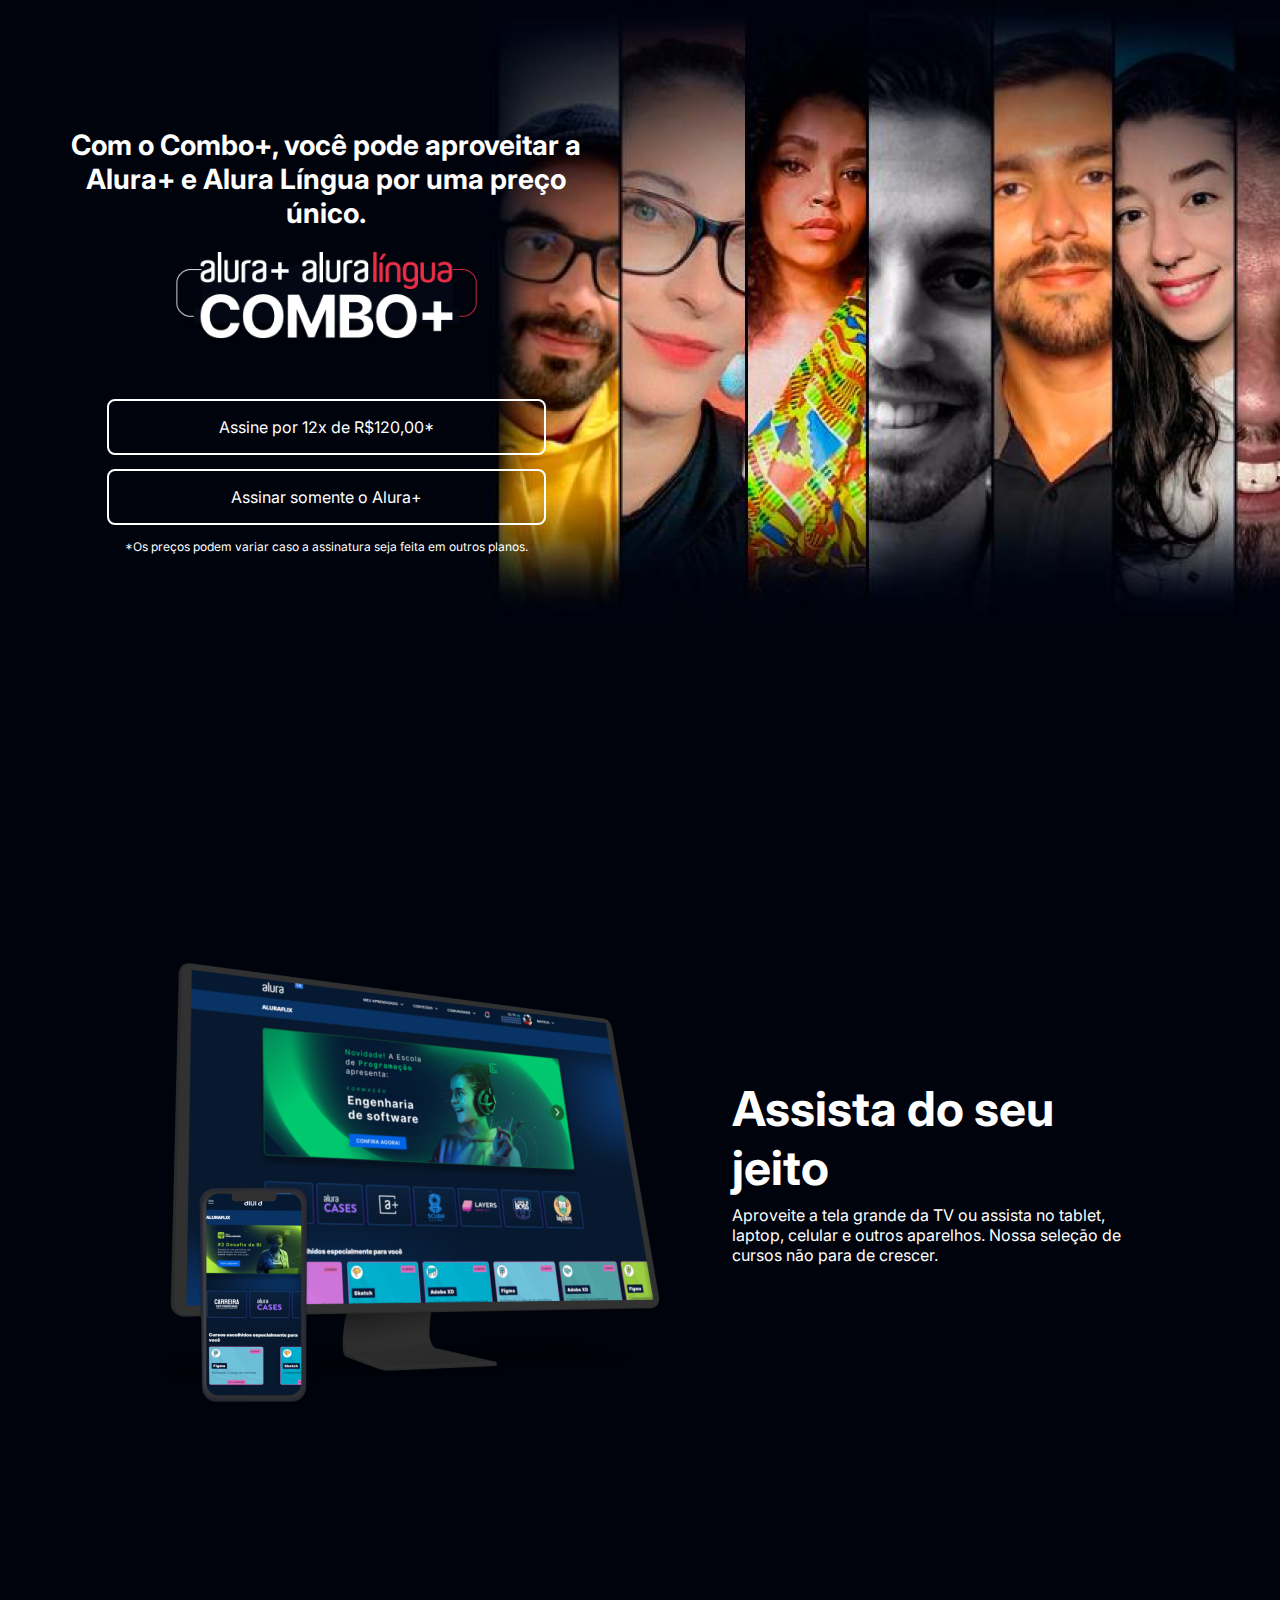
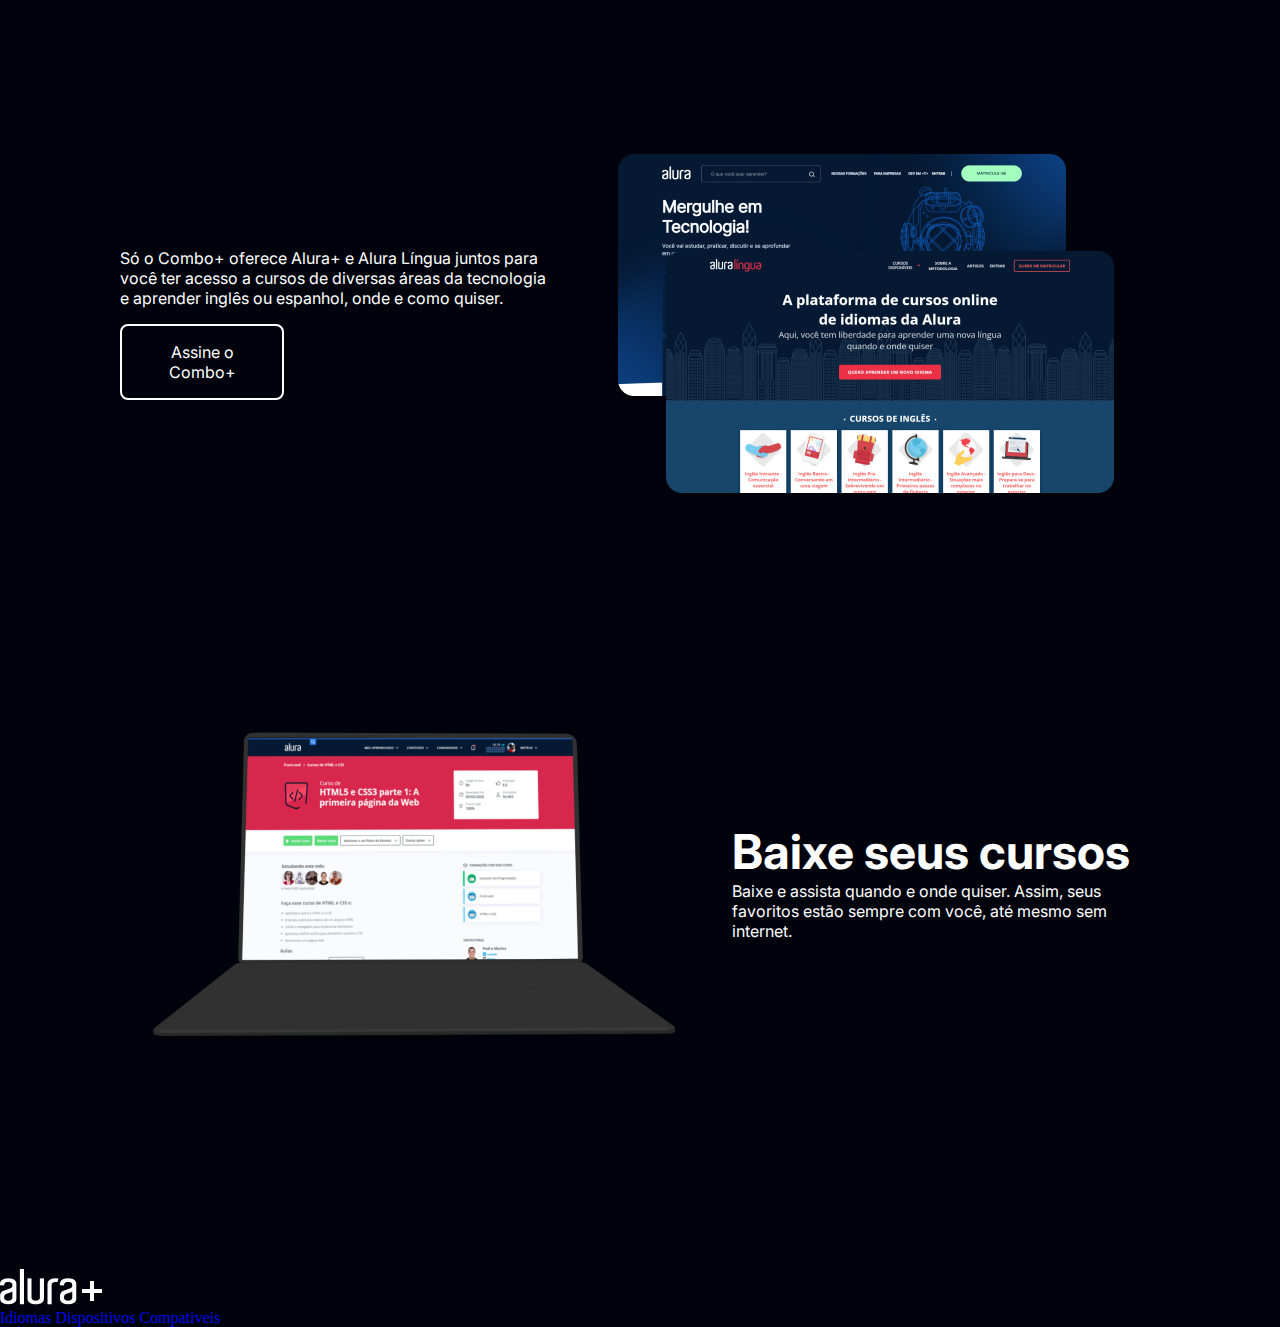
==== aluraplus/index.html @ 5c6df78d "Alura Plus" ====
<!DOCTYPE html>
<html lang="pt-br">
<head>
    <meta charset="UTF-8">
    <meta name="viewport" content="width=device-width, initial-scale=1.0">
    <title>Alura Plus</title>
    <link rel="stylesheet" href="../styles/style-aluraplus.css">
</head>
<body>
    <header></header>
    <main class="container">
        <div class="container__inicio">
            <div class="container__conteudo">
                <h1 class="container__conteudo__texto">
                    Com o Combo+, você pode aproveitar a Alura+ e Alura Língua por uma preço único.
                </h1>
                <img class="imagem-combo" src="../imagens/Combo.png" alt="imagem-combo-alura+">
            </div>
            <div class="container__conteudo__botoes">
                <a class="botao_assinar_12x botoes" href="#">Assine por 12x de R$120,00*</a>
                <a class="botao_somente botoes" href="#">Assinar somente o Alura+</a>
                <p class="asterisco">*Os preços podem variar caso a assinatura seja feita em outros planos.</p>
            </div>
        </div>
    </main>
    <section class="section-01">
        <img src="../imagens/Plataformas.png" alt="Plataformas">
        <div class="section-01-texto">
            <h1 class="section-01-titulo">Assista do seu jeito</h1>
            <p class="section-01-descricao">Aproveite a tela grande da TV ou assista no tablet, laptop, celular e outros aparelhos. Nossa seleção de cursos não para de crescer.</p>
        </div>
    </section>
    <section class="section-02">
        <div class="section-02-texto">
            <p class="section-01-descricao">Só o Combo+ oferece Alura+ e Alura Língua juntos para você ter acesso a cursos de diversas áreas da tecnologia e aprender inglês ou espanhol, onde e como quiser.</p>
            <a class="botoes botao__combo" href="#">Assine o Combo+</a>
        </div>
        <img src="../imagens/Telas.png" alt="Telas">
    </section>
    <section class="section-03">
        <img src="../imagens/Notebook.png" alt="Notebook">
        <div class="section-03-texto">
            <h1 class="section-01-titulo">Baixe seus cursos</h1>
            <p class="section-01-descricao">Baixe e assista quando e onde quiser. Assim, seus favoritos estão sempre com você, até mesmo sem internet.</p>
        </div>
    </section>
    <footer class="rodape">
        <img class="logo-aluraplus" src="../imagens/Logo.png" alt="Logo">
        <div class="links">
            <a class="link" href="#">Idiomas</a>
            <a class="link" href="#">Dispositivos Compativeis</a>
        </div>
    </footer>
</body>
</html>
---- styles/style-aluraplus.css ----
@import url('https://fonts.googleapis.com/css2?family=Inter:wght@400;700&family=Montserrat&display=swap');

*{
    margin: 0;
    padding: 0;
    text-decoration: none;
}
body{
    background-image: url('../imagens/Background.png');
    background-position-x: center;
    background-repeat: no-repeat;
    background-color: #00030c;


}
.container__inicio{
    width: 40%;
    display: flex;
    flex-direction: column;
    color: white;
    align-items: center;
    padding: 10% 5.5%;
    gap: 54px;
}
.container__conteudo{
    display: flex;
    flex-direction: column;
    align-items: center;
    gap: 22px;
}
.container__conteudo__texto{
    font-family: 'Inter';
    font-size: 1.75rem;
    font-weight: 700;
    text-align: center;
}
.container__conteudo__botoes{
    display: flex;
    flex-direction: column;
    align-items: center;
    gap: 14px;
}
.botoes{
    display: flex;
    flex-direction: column;
    border: white solid 2px;
    border-radius: 8px;
    padding: 16px;
    width: 100%;
    text-align: center;
    font-family: 'Inter', sans-serif;
    color: white;
}
.asterisco{
    font-family: 'Inter', sans-serif;
    font-size: 0.75rem;
}
.section-01{
    display: flex;
    gap: 69px;
    flex-flow: row;
    padding: 210px 120px 151px 165px;
    align-items: center;
}
.section-01-texto{
    display: flex;
    flex-direction: column;
    gap: 8px;
}
.section-01-titulo{
    font-size: 3rem;
    font-family: 'Inter', sans-serif;
    font-weight: 700;
    color: white;
}
.section-01-descricao{
    font-size: 1rem;
    font-family: 'Inter', sans-serif;
    font-weight: 400;
    color: white;
}
.section-02{
    display: flex;
    flex-flow: row;
    align-items: center;
    padding: 151px 166px 226px 120px;
    gap: 70px;
}
.section-02-texto{
    display: flex;
    flex-direction: column;
    gap: 16px;
}
.section-03{
    display: flex;
    align-items: center;
    padding: 0 120px 226px 141px;
    gap: 44px;
}
.botao__combo{
    width: 30%;
}
.imagem-combo{
    width: 60%;
}
.botoes:hover{
    background-color: #167BF7;
    
}
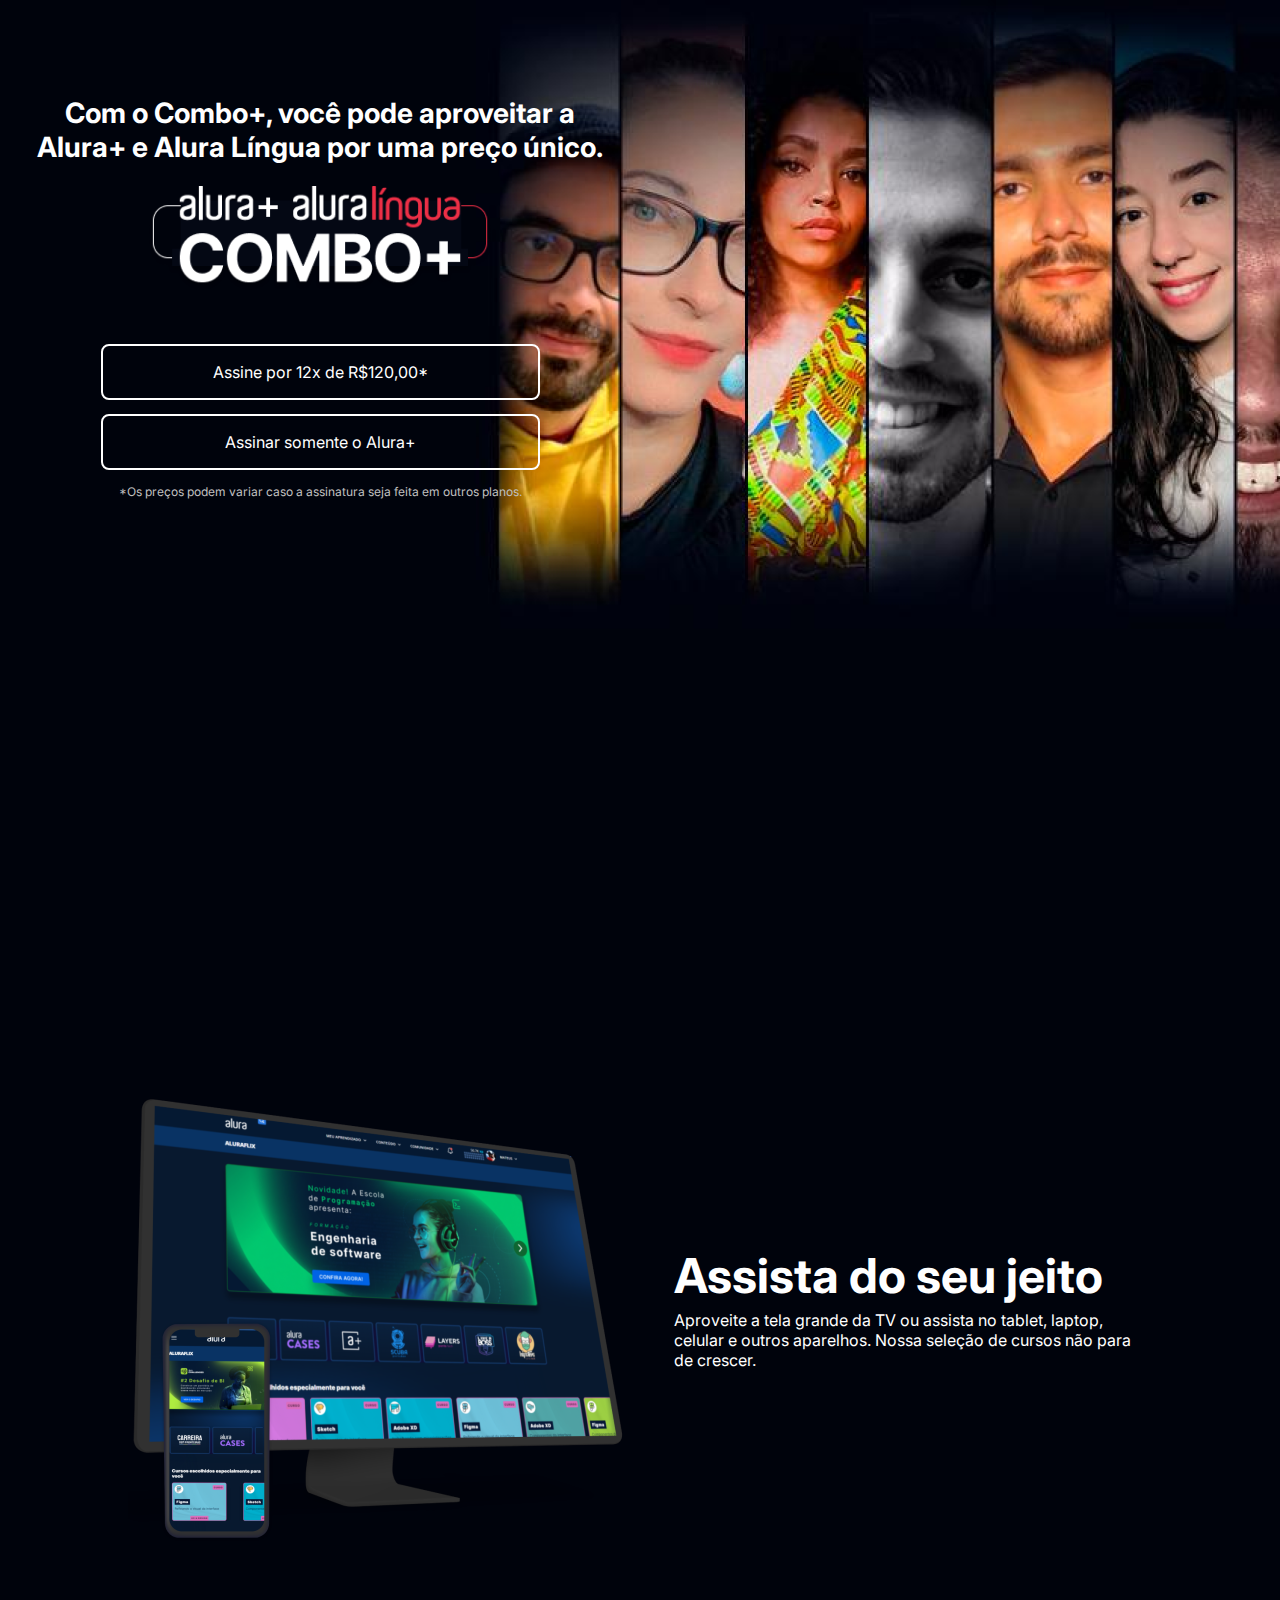
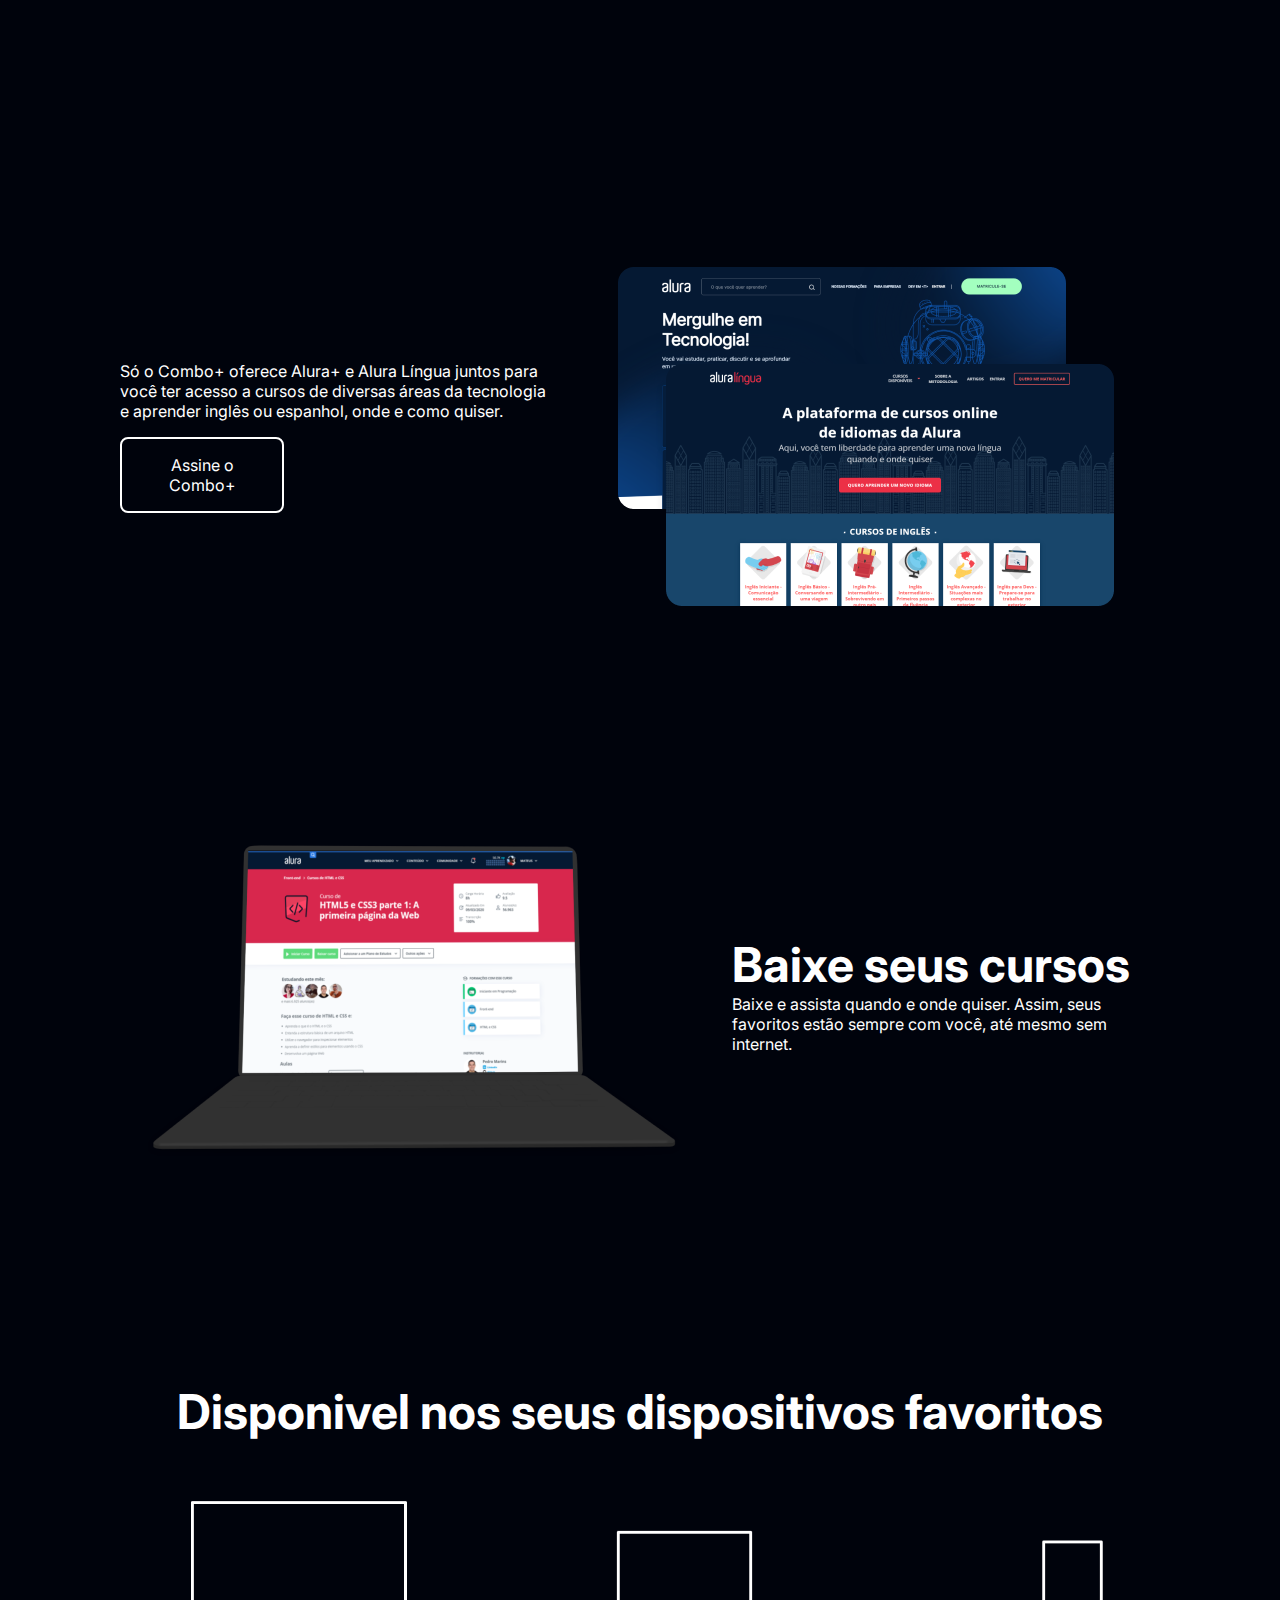
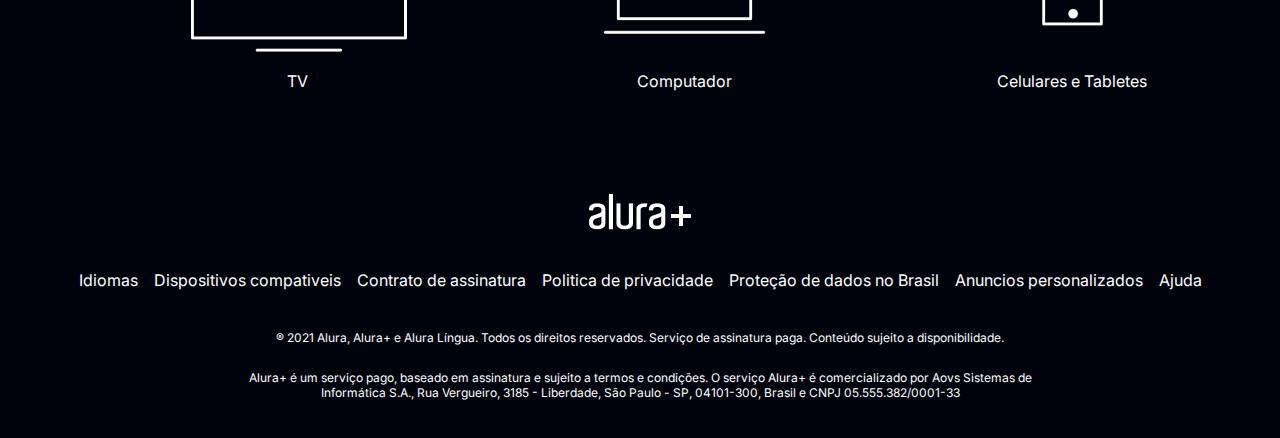
==== commit b3bcd459: "improve" ====
--- a/aluraplus/index.html
+++ b/aluraplus/index.html
@@ -17,14 +17,14 @@
                 <img class="imagem-combo" src="../imagens/Combo.png" alt="imagem-combo-alura+">
             </div>
             <div class="container__conteudo__botoes">
-                <a class="botao_assinar_12x botoes" href="#">Assine por 12x de R$120,00*</a>
-                <a class="botao_somente botoes" href="#">Assinar somente o Alura+</a>
+                <a class="botao_assinar_12x botoes" href="https://www.alura.com.br" target="_blank">Assine por 12x de R$120,00*</a>
+                <a class="botao_somente botoes" href="https://www.alura.com.br" target="_blank">Assinar somente o Alura+</a>
                 <p class="asterisco">*Os preços podem variar caso a assinatura seja feita em outros planos.</p>
             </div>
         </div>
     </main>
     <section class="section-01">
-        <img src="../imagens/Plataformas.png" alt="Plataformas">
+        <img src="../imagens/Plataformas.png" alt="Plataformas" class="img-telas">
         <div class="section-01-texto">
             <h1 class="section-01-titulo">Assista do seu jeito</h1>
             <p class="section-01-descricao">Aproveite a tela grande da TV ou assista no tablet, laptop, celular e outros aparelhos. Nossa seleção de cursos não para de crescer.</p>
@@ -33,22 +33,50 @@
     <section class="section-02">
         <div class="section-02-texto">
             <p class="section-01-descricao">Só o Combo+ oferece Alura+ e Alura Língua juntos para você ter acesso a cursos de diversas áreas da tecnologia e aprender inglês ou espanhol, onde e como quiser.</p>
-            <a class="botoes botao__combo" href="#">Assine o Combo+</a>
-        </div>
-        <img src="../imagens/Telas.png" alt="Telas">
+            <a class="botoes botao__combo" href="https://www.alura.com.br">Assine o Combo+</a>
+        </div> 
+        <img src="../imagens/Telas.png" alt="Telas" class="img-telas">
     </section>
-    <section class="section-03">
-        <img src="../imagens/Notebook.png" alt="Notebook">
+    <section class="section-03"> 
+        <img src="../imagens/Notebook.png" alt="Notebook" class="img-telas">
         <div class="section-03-texto">
             <h1 class="section-01-titulo">Baixe seus cursos</h1>
             <p class="section-01-descricao">Baixe e assista quando e onde quiser. Assim, seus favoritos estão sempre com você, até mesmo sem internet.</p>
         </div>
     </section>
+    <div class="div__destaque">
+        <p class="section-01-titulo section-04__destaque">Disponivel nos seus dispositivos favoritos</p>
+    </div>
+    <section class="section-04">
+        <div class="section-04__dispositivo">
+            <img src="../imagens/tv.png" alt="Imagem de TV">
+            <p class="section-01-descricao">TV</p>
+        </div>
+        <div class="section-04__dispositivo">
+            <img src="../imagens/computador.png" alt="Imagem de Computador">
+            <p class="section-01-descricao">Computador</p>
+        </div>
+        <div class="section-04__dispositivo">
+            <img src="../imagens/celular.png" alt="Imagem de Celular">
+            <p class="section-01-descricao">Celulares e Tabletes</p>
+        </div>
+    </section>
     <footer class="rodape">
         <img class="logo-aluraplus" src="../imagens/Logo.png" alt="Logo">
-        <div class="links">
+        <div class="rodape__links">
             <a class="link" href="#">Idiomas</a>
-            <a class="link" href="#">Dispositivos Compativeis</a>
+            <a class="link" href="#">Dispositivos compativeis</a>
+            <a class="link" href="#">Contrato de assinatura</a>
+            <a class="link" href="#">Politica de privacidade</a>
+            <a class="link" href="#">Proteção de dados no Brasil</a>
+            <a class="link" href="#">Anuncios personalizados</a>
+            <a class="link" href="#">Ajuda</a>
+        </div>
+        <div class="copyrights">
+            <div class="copyrights__texto">
+                <p class="copyrights__texto__primeiro">® 2021 Alura, Alura+ e Alura Língua. Todos os direitos reservados. Serviço de assinatura paga. Conteúdo sujeito a disponibilidade.</p>
+
+                <p class="copyrights__texto__primeiro">Alura+ é um serviço pago, baseado em assinatura e sujeito a termos e condições. O serviço Alura+ é comercializado por Aovs Sistemas de Informática S.A., Rua Vergueiro, 3185 - Liberdade, São Paulo - SP, 04101-300, Brasil e CNPJ 05.555.382/0001-33</p>
         </div>
     </footer>
 </body>
--- a/styles/style-aluraplus.css
+++ b/styles/style-aluraplus.css
@@ -1,25 +1,36 @@
 @import url('https://fonts.googleapis.com/css2?family=Inter:wght@400;700&family=Montserrat&display=swap');
 
+:root{
+    --cor-azul: #167BF7;
+    --branco-principal: #FFFFFF;
+    --cor-cinza: #C0C0C0;
+    --cor-de-fundo: #00030C;
+    --fonte-principal: 'Inter'
+}
 *{
     margin: 0;
     padding: 0;
     text-decoration: none;
 }
 body{
+    background-color: var(--cor-de-fundo);
+
+
+}
+.container{
     background-image: url('../imagens/Background.png');
     background-position-x: center;
     background-repeat: no-repeat;
-    background-color: #00030c;
-
-
+    height: 100vh;
+    display: grid;
+    grid-template-columns: 50% 50%;
 }
 .container__inicio{
-    width: 40%;
     display: flex;
     flex-direction: column;
-    color: white;
+    color: var(--branco-principal);
     align-items: center;
-    padding: 10% 5.5%;
+    padding: 15% 5.5%;
     gap: 54px;
 }
 .container__conteudo{
@@ -28,8 +39,11 @@
     align-items: center;
     gap: 22px;
 }
+.imagem-combo{
+    width: 60%;
+}
 .container__conteudo__texto{
-    font-family: 'Inter';
+    font-family: var(--fonte-principal);
     font-size: 1.75rem;
     font-weight: 700;
     text-align: center;
@@ -45,43 +59,47 @@
     flex-direction: column;
     border: white solid 2px;
     border-radius: 8px;
-    padding: 16px;
+    padding: 1em;
     width: 100%;
     text-align: center;
-    font-family: 'Inter', sans-serif;
-    color: white;
+    font-family: var(--fonte-principal), sans-serif;
+    color: var(--branco-principal);
+    transition: background-color 0.3s ease;
 }
 .asterisco{
-    font-family: 'Inter', sans-serif;
+    font-family: var(--fonte-principal), sans-serif;
     font-size: 0.75rem;
+    color: var(--cor-cinza);
 }
 .section-01{
     display: flex;
-    gap: 69px;
+    gap: 3em;
     flex-flow: row;
-    padding: 210px 120px 151px 165px;
+    margin: 10% 10%;
     align-items: center;
+}
+.img-telas{
+    width: 80%;
 }
 .section-01-texto{
     display: flex;
     flex-direction: column;
-    gap: 8px;
+    gap: 0.3em;
 }
 .section-01-titulo{
     font-size: 3rem;
-    font-family: 'Inter', sans-serif;
+    font-family: var(--fonte-principal), sans-serif;
     font-weight: 700;
     color: white;
 }
 .section-01-descricao{
     font-size: 1rem;
-    font-family: 'Inter', sans-serif;
+    font-family: var(--fonte-principal), sans-serif;
     font-weight: 400;
     color: white;
 }
 .section-02{
     display: flex;
-    flex-flow: row;
     align-items: center;
     padding: 151px 166px 226px 120px;
     gap: 70px;
@@ -89,7 +107,10 @@
 .section-02-texto{
     display: flex;
     flex-direction: column;
-    gap: 16px;
+    gap: 1em;
+}
+.botao__combo{
+    width: 30%;
 }
 .section-03{
     display: flex;
@@ -97,13 +118,62 @@
     padding: 0 120px 226px 141px;
     gap: 44px;
 }
-.botao__combo{
-    width: 30%;
+.div__destaque{
+    text-align: center;
+    margin-bottom: 3%;
 }
-.imagem-combo{
-    width: 60%;
+.section-04{
+    display: flex;
+    margin: 0 10%;
+    gap: 3em;
+}
+.section-04__dispositivo{
+    display: flex;
+    flex-direction: column;
+    justify-content: center;
+    align-items: center;
+    margin-bottom: 10%;
+}
+.rodape{
+    display: flex;
+    flex-direction: column;
+    justify-content: center;
+    align-items: center;
+    gap: 40px;
+}
+.logo-aluraplus{
+    width: 8%;
+}
+.rodape__links{
+    display: flex;
+    gap: 16px;
+}
+.link{
+    font-family: var(--fonte-principal), sans-serif;
+    font-size: 1rem;
+    color: var(--branco-principal);
+}
+.copyrights{
+    display: flex;
+    flex-direction: column;
+    align-items: center;
+    justify-content: center;
+}
+.copyrights__texto{
+    display: flex;
+    flex-direction: column;
+    justify-content: center;
+    align-items: center;
+    color: var(--branco-principal);
+    font-size: 0.75rem;
+    font-family: 'Inter', sans-serif;
+    text-align: center;
+    width: 65%;
+    gap: 25px;
+    margin-bottom: 3%;
 }
 .botoes:hover{
-    background-color: #167BF7;
+    border: --cor-azul 2px solid;
+    background-color: var(--cor-azul);
     
 }